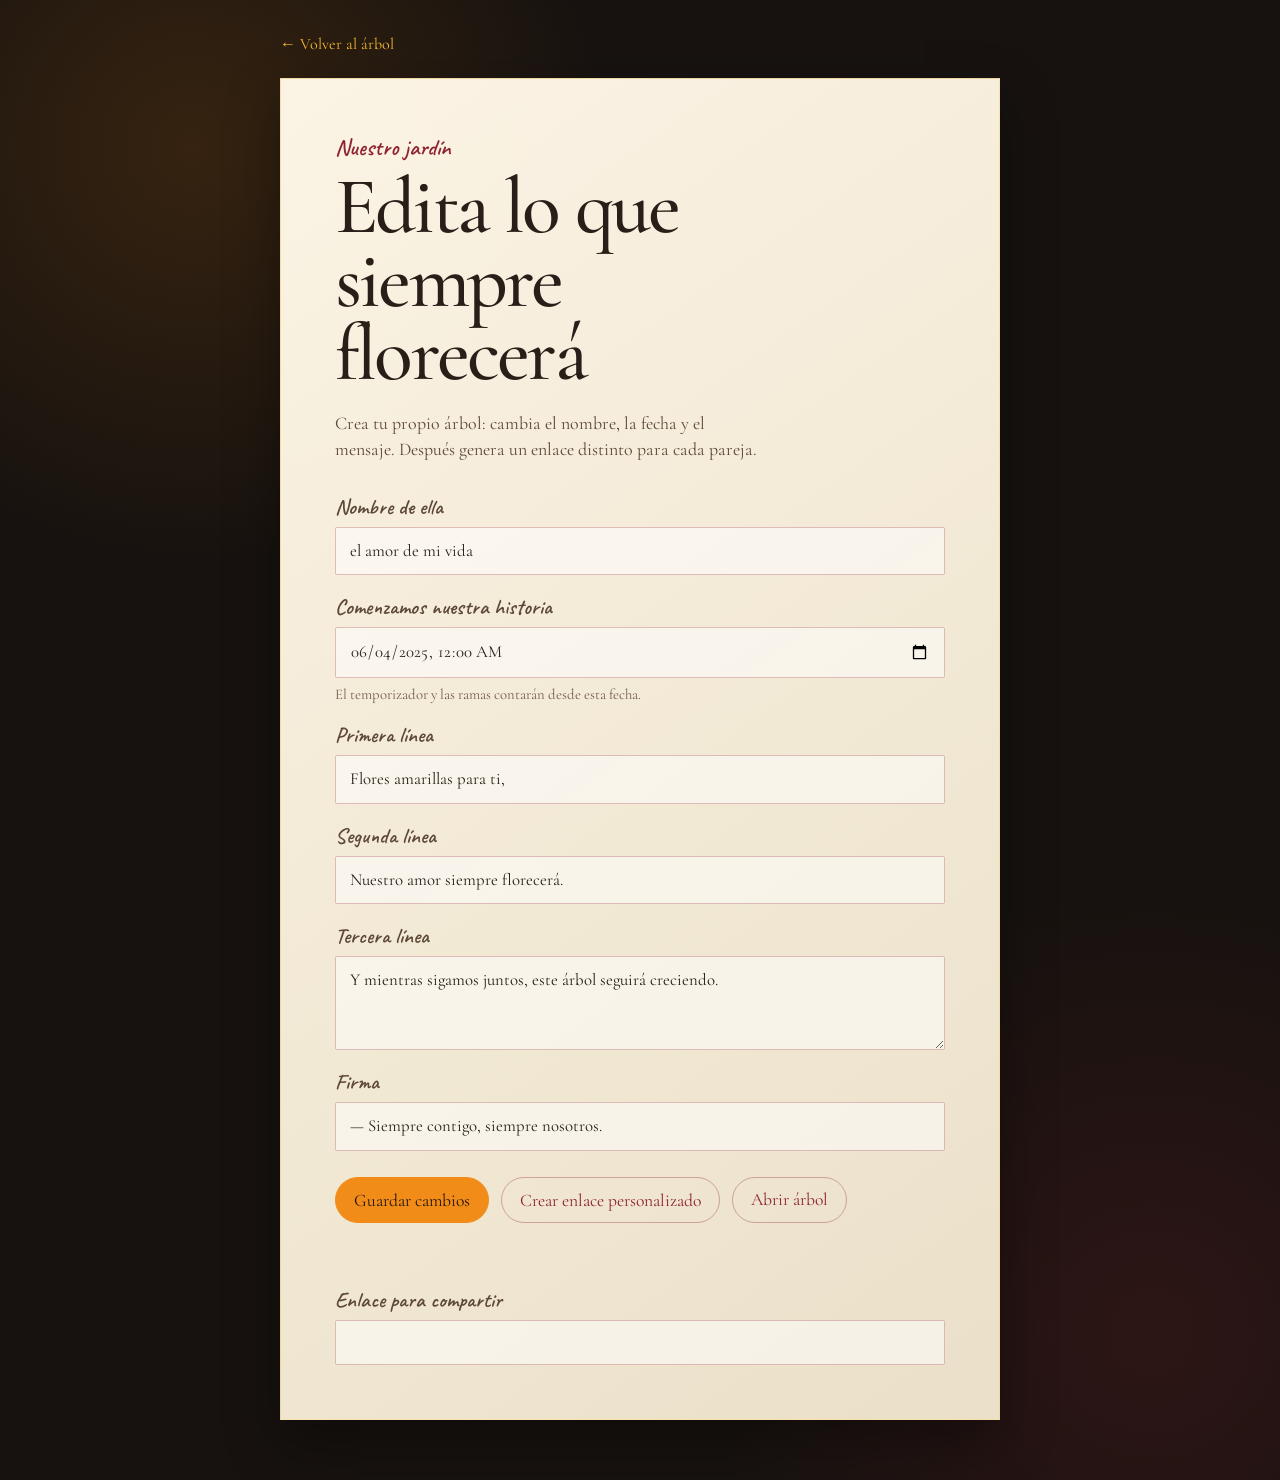
==== edicion/index.html @ 51fc2066 "feat: enlaces personalizados y ramas al tocar" ====
<!doctype html>
<html lang="es">
<head>
    <meta charset="utf-8">
    <meta name="viewport" content="width=device-width, initial-scale=1">
    <title>Editar nuestra historia</title>
    <link rel="stylesheet" href="../assets/css/editor.css">
</head>
<body>
    <main class="editor-shell">
        <a class="back-link" href="../index.html">← Volver al árbol</a>
        <section class="editor-card" aria-labelledby="editor-title">
            <p class="eyebrow">Nuestro jardín</p>
            <h1 id="editor-title">Edita lo que siempre florecerá</h1>
            <p class="intro">Crea tu propio árbol: cambia el nombre, la fecha y el mensaje. Después genera un enlace distinto para cada pareja.</p>

            <form id="editor-form">
                <label><span>Nombre de ella</span><input id="recipient" name="recipient" maxlength="40" autocomplete="off" required></label>
                <label><span>Comenzamos nuestra historia</span><input id="startDate" name="startDate" type="datetime-local" required><small>El temporizador y las ramas contarán desde esta fecha.</small></label>
                <label><span>Primera línea</span><input id="line1" name="line1" maxlength="100" required></label>
                <label><span>Segunda línea</span><input id="line2" name="line2" maxlength="120" required></label>
                <label><span>Tercera línea</span><textarea id="line3" name="line3" maxlength="160" rows="3" required></textarea></label>
                <label><span>Firma</span><input id="signature" name="signature" maxlength="100" required></label>

                <div class="actions">
                    <button class="primary" type="submit">Guardar cambios</button>
                    <button id="share-button" class="secondary" type="button">Crear enlace personalizado</button>
                    <a class="secondary" href="../index.html" target="_blank" rel="noopener">Abrir árbol</a>
                </div>
                <p id="save-status" class="status" role="status" aria-live="polite"></p>
                <label id="share-output" class="share-output" hidden><span>Enlace para compartir</span><input id="share-url" type="text" readonly></label>
            </form>
        </section>
    </main>
    <script src="../assets/js/editor.js"></script>
</body>
</html>
---- assets/css/editor.css ----
@font-face {
    font-family: "Cormorant";
    src: url("../fonts/cormorant-400.woff2") format("woff2");
    font-weight: 300 700;
    font-display: swap;
}

@font-face {
    font-family: "Caveat";
    src: url("../fonts/caveat-600.woff2") format("woff2");
    font-weight: 400 700;
    font-display: swap;
}

:root {
    --obsidiana: #17120f;
    --marfil: #f3e8d0;
    --hueso: #fff8e9;
    --cempasuchil: #f28c18;
    --petalo: #f5b82e;
    --granada: #8f2431;
    --serif: "Cormorant", Georgia, serif;
    --mano: "Caveat", cursive;
}

* { box-sizing: border-box; }

body {
    min-width: 320px;
    min-height: 100vh;
    margin: 0;
    color: var(--marfil);
    background: radial-gradient(circle at 15% 10%, rgba(242, 140, 24, .14), transparent 26rem), radial-gradient(circle at 90% 90%, rgba(143, 36, 49, .18), transparent 28rem), var(--obsidiana);
    font-family: var(--serif);
    -webkit-font-smoothing: antialiased;
}

.editor-shell {
    width: min(100% - 32px, 720px);
    margin: 0 auto;
    padding: 34px 0 60px;
}

.back-link {
    color: var(--petalo);
    font-size: 1rem;
    text-decoration: none;
}

.editor-card {
    margin-top: 24px;
    padding: clamp(24px, 5vw, 54px);
    border: 1px solid rgba(245, 184, 46, .3);
    background: linear-gradient(145deg, rgba(255, 248, 233, .98), rgba(243, 232, 208, .96));
    box-shadow: 0 22px 50px rgba(0, 0, 0, .35);
    color: #2a1e18;
}

.eyebrow {
    margin: 0 0 8px;
    color: var(--granada);
    font-family: var(--mano);
    font-size: 1.45rem;
}

h1 {
    max-width: 12ch;
    margin: 0;
    color: #2a1e18;
    font-size: clamp(2.6rem, 8vw, 5rem);
    font-weight: 500;
    letter-spacing: -.035em;
    line-height: .92;
}

.intro {
    max-width: 48ch;
    margin: 20px 0 30px;
    color: #5d4736;
    font-size: 1.12rem;
    line-height: 1.45;
}

form { display: grid; gap: 18px; }

label { display: grid; gap: 7px; }

label > span {
    color: #5d4736;
    font-family: var(--mano);
    font-size: 1.35rem;
}

input, textarea {
    width: 100%;
    border: 1px solid rgba(143, 36, 49, .28);
    border-radius: 2px;
    padding: 12px 14px;
    color: #2a1e18;
    background: rgba(255, 255, 255, .52);
    font: 1.05rem/1.35 var(--serif);
}

textarea { resize: vertical; }

input:focus-visible, textarea:focus-visible {
    outline: 3px solid rgba(242, 140, 24, .35);
    outline-offset: 2px;
}

small { color: #765d46; font-size: .92rem; }

.actions { display: flex; flex-wrap: wrap; gap: 12px; margin-top: 8px; }

button, .secondary {
    min-height: 46px;
    border-radius: 999px;
    padding: 11px 18px;
    font: 1.1rem var(--serif);
    text-decoration: none;
    cursor: pointer;
}

.primary { border: 1px solid var(--cempasuchil); color: #24170e; background: var(--cempasuchil); }
.secondary { border: 1px solid rgba(143, 36, 49, .35); color: var(--granada); background: transparent; }

.status { min-height: 1.4em; margin: 0; font-size: 1rem; }
.status.success { color: #40513b; }
.status.error { color: var(--granada); }

.share-output { margin-top: 4px; }
.share-output input { color: #765d46; font-size: .88rem; }

@media (max-width: 520px) {
    .editor-shell { width: min(100% - 20px, 720px); padding-top: 20px; }
    .editor-card { padding: 24px 18px 28px; }
    .actions > * { width: 100%; text-align: center; }
}
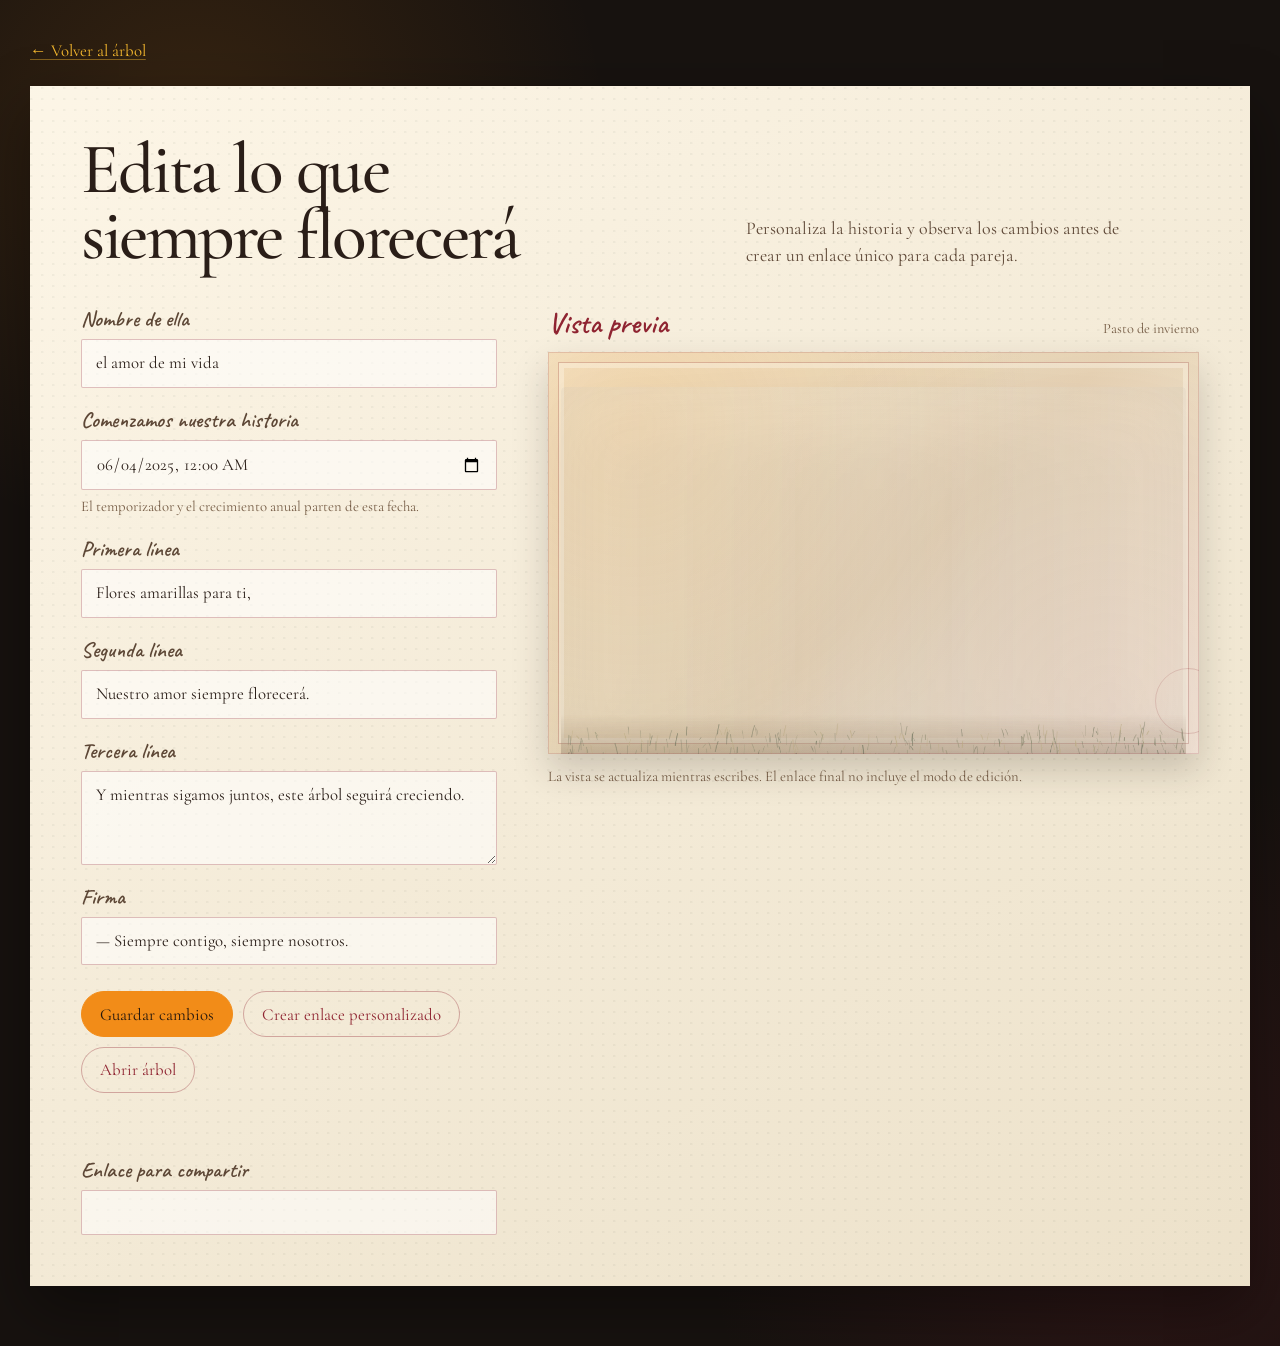
==== commit b5e53a53: "feat: crecimiento anual y editor con vista previa" ====
--- a/edicion/index.html
+++ b/edicion/index.html
@@ -10,26 +10,40 @@
     <main class="editor-shell">
         <a class="back-link" href="../index.html">← Volver al árbol</a>
         <section class="editor-card" aria-labelledby="editor-title">
-            <p class="eyebrow">Nuestro jardín</p>
-            <h1 id="editor-title">Edita lo que siempre florecerá</h1>
-            <p class="intro">Crea tu propio árbol: cambia el nombre, la fecha y el mensaje. Después genera un enlace distinto para cada pareja.</p>
+            <header class="editor-header">
+                <h1 id="editor-title">Edita lo que siempre florecerá</h1>
+                <p class="intro">Personaliza la historia y observa los cambios antes de crear un enlace único para cada pareja.</p>
+            </header>
 
-            <form id="editor-form">
-                <label><span>Nombre de ella</span><input id="recipient" name="recipient" maxlength="40" autocomplete="off" required></label>
-                <label><span>Comenzamos nuestra historia</span><input id="startDate" name="startDate" type="datetime-local" required><small>El temporizador y las ramas contarán desde esta fecha.</small></label>
-                <label><span>Primera línea</span><input id="line1" name="line1" maxlength="100" required></label>
-                <label><span>Segunda línea</span><input id="line2" name="line2" maxlength="120" required></label>
-                <label><span>Tercera línea</span><textarea id="line3" name="line3" maxlength="160" rows="3" required></textarea></label>
-                <label><span>Firma</span><input id="signature" name="signature" maxlength="100" required></label>
+            <div class="editor-workspace">
+                <form id="editor-form">
+                    <label><span>Nombre de ella</span><input id="recipient" name="recipient" maxlength="40" autocomplete="off" required></label>
+                    <label><span>Comenzamos nuestra historia</span><input id="startDate" name="startDate" type="datetime-local" required><small>El temporizador y el crecimiento anual parten de esta fecha.</small></label>
+                    <label><span>Primera línea</span><input id="line1" name="line1" maxlength="100" required></label>
+                    <label><span>Segunda línea</span><input id="line2" name="line2" maxlength="120" required></label>
+                    <label><span>Tercera línea</span><textarea id="line3" name="line3" maxlength="160" rows="3" required></textarea></label>
+                    <label><span>Firma</span><input id="signature" name="signature" maxlength="100" required></label>
 
-                <div class="actions">
-                    <button class="primary" type="submit">Guardar cambios</button>
-                    <button id="share-button" class="secondary" type="button">Crear enlace personalizado</button>
-                    <a class="secondary" href="../index.html" target="_blank" rel="noopener">Abrir árbol</a>
-                </div>
-                <p id="save-status" class="status" role="status" aria-live="polite"></p>
-                <label id="share-output" class="share-output" hidden><span>Enlace para compartir</span><input id="share-url" type="text" readonly></label>
-            </form>
+                    <div class="actions">
+                        <button class="primary" type="submit">Guardar cambios</button>
+                        <button id="share-button" class="secondary" type="button">Crear enlace personalizado</button>
+                        <a class="secondary" href="../index.html" target="_blank" rel="noopener">Abrir árbol</a>
+                    </div>
+                    <p id="save-status" class="status" role="status" aria-live="polite"></p>
+                    <label id="share-output" class="share-output" hidden><span>Enlace para compartir</span><input id="share-url" type="text" readonly></label>
+                </form>
+
+                <aside class="preview-panel" aria-labelledby="preview-title">
+                    <div class="preview-heading">
+                        <h2 id="preview-title">Vista previa</h2>
+                        <span id="preview-season">Temporada actual</span>
+                    </div>
+                    <div class="preview-frame-wrap">
+                        <iframe id="preview-frame" title="Vista previa en vivo del árbol" loading="eager"></iframe>
+                    </div>
+                    <p>La vista se actualiza mientras escribes. El enlace final no incluye el modo de edición.</p>
+                </aside>
+            </div>
         </section>
     </main>
     <script src="../assets/js/editor.js"></script>
--- a/assets/css/editor.css
+++ b/assets/css/editor.css
@@ -14,75 +14,94 @@
 
 :root {
     --obsidiana: #17120f;
+    --tinta: #2a1e18;
     --marfil: #f3e8d0;
     --hueso: #fff8e9;
     --cempasuchil: #f28c18;
     --petalo: #f5b82e;
     --granada: #8f2431;
+    --hoja: #40513b;
     --serif: "Cormorant", Georgia, serif;
     --mano: "Caveat", cursive;
 }
 
 * { box-sizing: border-box; }
+
+html { min-width: 320px; background: var(--obsidiana); }
 
 body {
     min-width: 320px;
     min-height: 100vh;
     margin: 0;
     color: var(--marfil);
-    background: radial-gradient(circle at 15% 10%, rgba(242, 140, 24, .14), transparent 26rem), radial-gradient(circle at 90% 90%, rgba(143, 36, 49, .18), transparent 28rem), var(--obsidiana);
+    background:
+        radial-gradient(circle at 15% 10%, rgba(242, 140, 24, .14), transparent 26rem),
+        radial-gradient(circle at 90% 90%, rgba(143, 36, 49, .18), transparent 28rem),
+        var(--obsidiana);
     font-family: var(--serif);
     -webkit-font-smoothing: antialiased;
 }
 
 .editor-shell {
-    width: min(100% - 32px, 720px);
+    width: min(100% - 32px, 1220px);
     margin: 0 auto;
-    padding: 34px 0 60px;
+    padding: 28px 0 60px;
 }
 
 .back-link {
+    display: inline-flex;
+    min-height: 44px;
+    align-items: center;
     color: var(--petalo);
-    font-size: 1rem;
-    text-decoration: none;
+    font-size: 1.05rem;
+    text-decoration-color: rgba(245, 184, 46, .42);
+    text-underline-offset: .2em;
 }
 
 .editor-card {
-    margin-top: 24px;
-    padding: clamp(24px, 5vw, 54px);
-    border: 1px solid rgba(245, 184, 46, .3);
-    background: linear-gradient(145deg, rgba(255, 248, 233, .98), rgba(243, 232, 208, .96));
-    box-shadow: 0 22px 50px rgba(0, 0, 0, .35);
-    color: #2a1e18;
-}
-
-.eyebrow {
-    margin: 0 0 8px;
-    color: var(--granada);
-    font-family: var(--mano);
-    font-size: 1.45rem;
+    margin-top: 14px;
+    padding: clamp(24px, 4vw, 52px);
+    color: var(--tinta);
+    background:
+        radial-gradient(circle at 12% 18%, rgba(64, 81, 59, .055) 0 1px, transparent 1.5px) 0 0 / 11px 11px,
+        linear-gradient(145deg, rgba(255, 248, 233, .99), rgba(243, 232, 208, .97));
+    box-shadow: 0 24px 58px rgba(0, 0, 0, .38);
+}
+
+.editor-header {
+    display: grid;
+    grid-template-columns: minmax(0, 1.05fr) minmax(18rem, .75fr);
+    gap: 30px;
+    align-items: end;
+    margin-bottom: 36px;
 }
 
 h1 {
-    max-width: 12ch;
-    margin: 0;
-    color: #2a1e18;
-    font-size: clamp(2.6rem, 8vw, 5rem);
+    max-width: 13ch;
+    margin: 0;
+    color: var(--tinta);
+    font-size: clamp(2.55rem, 5.6vw, 5.3rem);
     font-weight: 500;
     letter-spacing: -.035em;
     line-height: .92;
 }
 
 .intro {
-    max-width: 48ch;
-    margin: 20px 0 30px;
+    max-width: 45ch;
+    margin: 0;
     color: #5d4736;
     font-size: 1.12rem;
-    line-height: 1.45;
+    line-height: 1.5;
+}
+
+.editor-workspace {
+    display: grid;
+    grid-template-columns: minmax(290px, .78fr) minmax(420px, 1.22fr);
+    gap: clamp(28px, 4vw, 54px);
+    align-items: start;
 }
 
 form { display: grid; gap: 18px; }
-
 label { display: grid; gap: 7px; }
 
 label > span {
@@ -91,48 +110,128 @@
     font-size: 1.35rem;
 }
 
-input, textarea {
+input,
+textarea {
     width: 100%;
     border: 1px solid rgba(143, 36, 49, .28);
     border-radius: 2px;
     padding: 12px 14px;
-    color: #2a1e18;
-    background: rgba(255, 255, 255, .52);
+    color: var(--tinta);
+    background: rgba(255, 255, 255, .56);
+    caret-color: var(--granada);
     font: 1.05rem/1.35 var(--serif);
 }
 
 textarea { resize: vertical; }
 
-input:focus-visible, textarea:focus-visible {
-    outline: 3px solid rgba(242, 140, 24, .35);
-    outline-offset: 2px;
-}
-
-small { color: #765d46; font-size: .92rem; }
-
-.actions { display: flex; flex-wrap: wrap; gap: 12px; margin-top: 8px; }
-
-button, .secondary {
+input:focus-visible,
+textarea:focus-visible,
+button:focus-visible,
+.secondary:focus-visible,
+.back-link:focus-visible {
+    outline: 3px solid rgba(242, 140, 24, .42);
+    outline-offset: 3px;
+}
+
+small { color: #765d46; font-size: .92rem; line-height: 1.35; }
+.actions { display: flex; flex-wrap: wrap; gap: 10px; margin-top: 8px; }
+
+button,
+.secondary {
     min-height: 46px;
     border-radius: 999px;
     padding: 11px 18px;
-    font: 1.1rem var(--serif);
+    font: 1.05rem var(--serif);
+    text-align: center;
     text-decoration: none;
     cursor: pointer;
 }
 
 .primary { border: 1px solid var(--cempasuchil); color: #24170e; background: var(--cempasuchil); }
 .secondary { border: 1px solid rgba(143, 36, 49, .35); color: var(--granada); background: transparent; }
+.primary:hover { background: var(--petalo); }
+.secondary:hover { border-color: var(--granada); background: rgba(143, 36, 49, .05); }
 
 .status { min-height: 1.4em; margin: 0; font-size: 1rem; }
-.status.success { color: #40513b; }
+.status.success { color: var(--hoja); }
 .status.error { color: var(--granada); }
-
 .share-output { margin-top: 4px; }
 .share-output input { color: #765d46; font-size: .88rem; }
 
+.preview-panel {
+    position: sticky;
+    top: 24px;
+    min-width: 0;
+}
+
+.preview-heading {
+    display: flex;
+    align-items: baseline;
+    justify-content: space-between;
+    gap: 16px;
+    margin-bottom: 10px;
+}
+
+.preview-heading h2 {
+    margin: 0;
+    color: var(--granada);
+    font-family: var(--mano);
+    font-size: 1.85rem;
+    font-weight: 600;
+}
+
+.preview-heading span { color: #765d46; font-size: .9rem; }
+
+.preview-frame-wrap {
+    position: relative;
+    aspect-ratio: 1100 / 680;
+    overflow: hidden;
+    background: #ead8b9;
+    box-shadow: 0 16px 34px rgba(42, 30, 24, .2);
+}
+
+.preview-frame-wrap::after {
+    position: absolute;
+    inset: 0;
+    content: "";
+    box-shadow: inset 0 0 0 1px rgba(143, 36, 49, .16);
+    pointer-events: none;
+}
+
+#preview-frame {
+    display: block;
+    width: 100%;
+    height: 100%;
+    border: 0;
+    background: #ead8b9;
+}
+
+.preview-panel > p {
+    margin: 12px 0 0;
+    color: #765d46;
+    font-size: .92rem;
+    line-height: 1.4;
+}
+
+::selection { color: var(--obsidiana); background: var(--cempasuchil); }
+
+@media (max-width: 900px) {
+    .editor-header { grid-template-columns: 1fr; gap: 18px; }
+    .editor-workspace { grid-template-columns: 1fr; }
+    .preview-panel { position: static; order: -1; }
+}
+
 @media (max-width: 520px) {
-    .editor-shell { width: min(100% - 20px, 720px); padding-top: 20px; }
+    .editor-shell { width: min(100% - 20px, 1220px); padding-top: 14px; }
     .editor-card { padding: 24px 18px 28px; }
-    .actions > * { width: 100%; text-align: center; }
-}
+    .editor-header { margin-bottom: 26px; }
+    .preview-heading { align-items: flex-start; flex-direction: column; gap: 2px; }
+    .actions > * { width: 100%; }
+}
+
+@media (prefers-reduced-motion: reduce) {
+    *, *::before, *::after {
+        scroll-behavior: auto !important;
+        transition-duration: .01ms !important;
+    }
+}
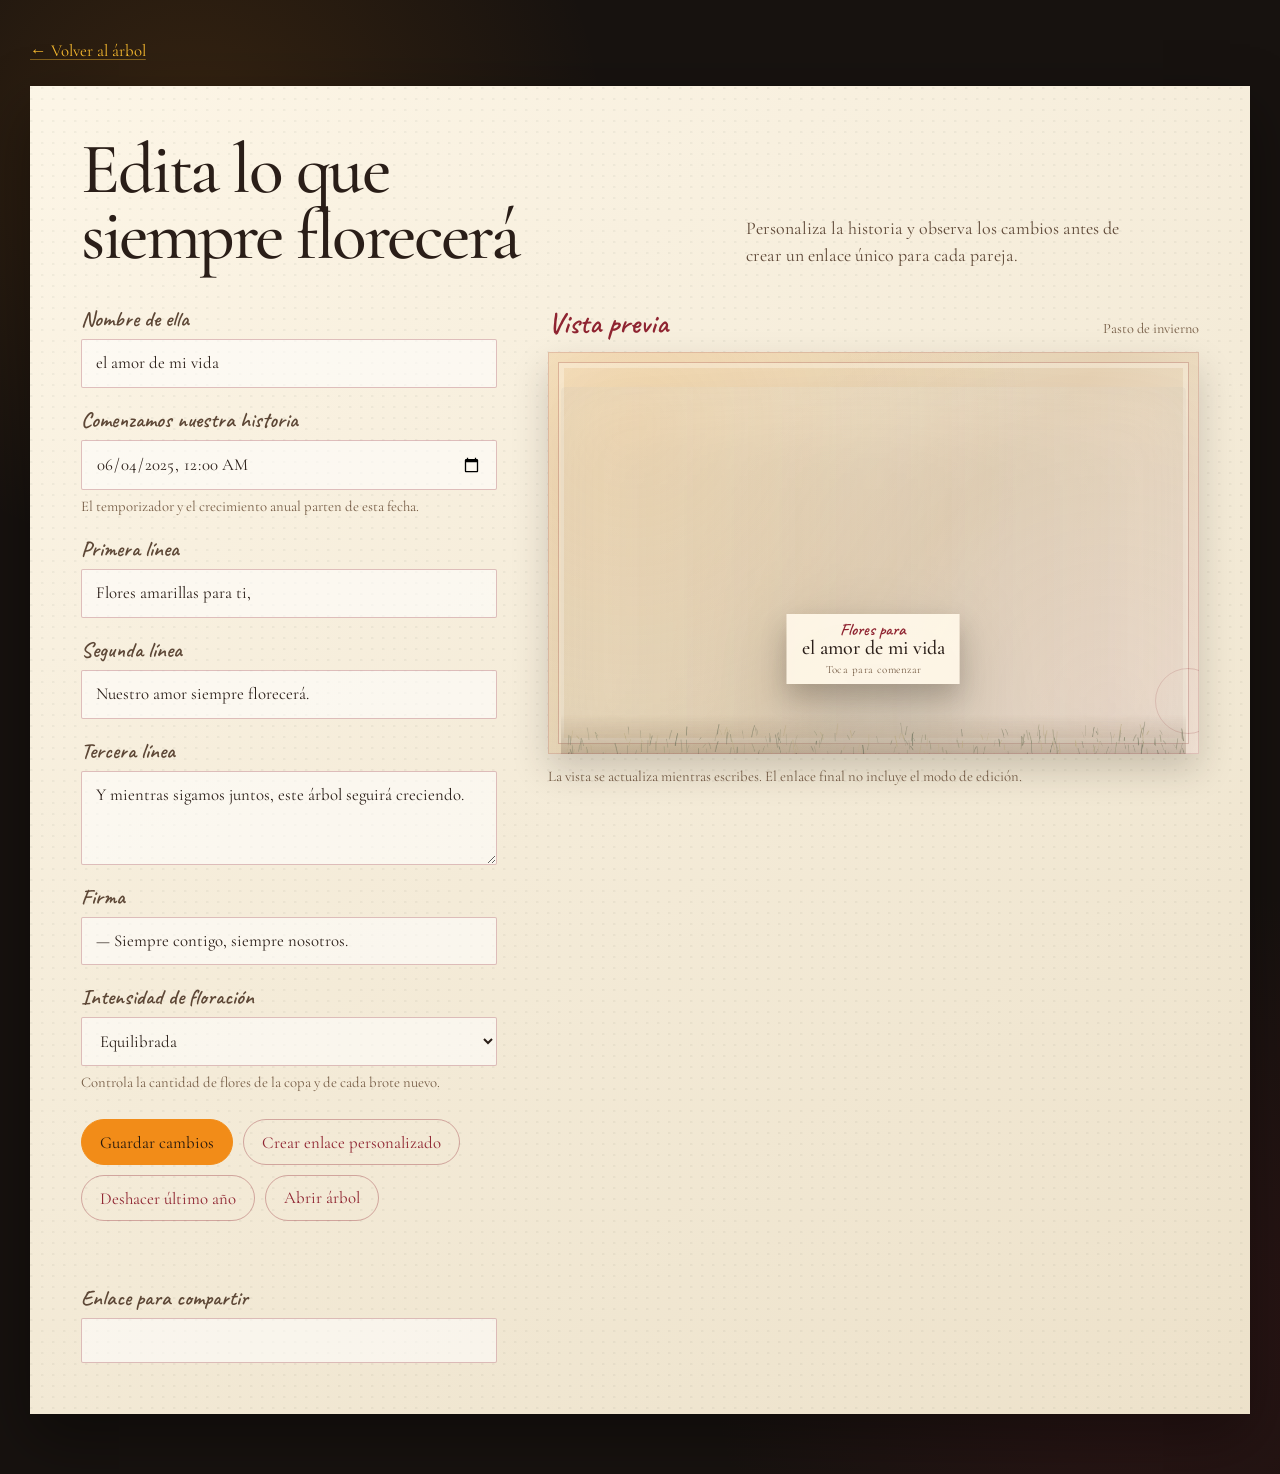
==== commit 0f9b7c38: "feat: controlar floracion y deshacer años" ====
--- a/edicion/index.html
+++ b/edicion/index.html
@@ -23,10 +23,20 @@
                     <label><span>Segunda línea</span><input id="line2" name="line2" maxlength="120" required></label>
                     <label><span>Tercera línea</span><textarea id="line3" name="line3" maxlength="160" rows="3" required></textarea></label>
                     <label><span>Firma</span><input id="signature" name="signature" maxlength="100" required></label>
+                    <label>
+                        <span>Intensidad de floración</span>
+                        <select id="flowerIntensity" name="flowerIntensity">
+                            <option value="suave">Suave y delicada</option>
+                            <option value="equilibrada">Equilibrada</option>
+                            <option value="abundante">Abundante</option>
+                        </select>
+                        <small>Controla la cantidad de flores de la copa y de cada brote nuevo.</small>
+                    </label>
 
                     <div class="actions">
                         <button class="primary" type="submit">Guardar cambios</button>
                         <button id="share-button" class="secondary" type="button">Crear enlace personalizado</button>
+                        <button id="undo-year" class="secondary" type="button">Deshacer último año</button>
                         <a class="secondary" href="../index.html" target="_blank" rel="noopener">Abrir árbol</a>
                     </div>
                     <p id="save-status" class="status" role="status" aria-live="polite"></p>
--- a/assets/css/editor.css
+++ b/assets/css/editor.css
@@ -111,6 +111,7 @@
 }
 
 input,
+select,
 textarea {
     width: 100%;
     border: 1px solid rgba(143, 36, 49, .28);
@@ -125,6 +126,7 @@
 textarea { resize: vertical; }
 
 input:focus-visible,
+select:focus-visible,
 textarea:focus-visible,
 button:focus-visible,
 .secondary:focus-visible,
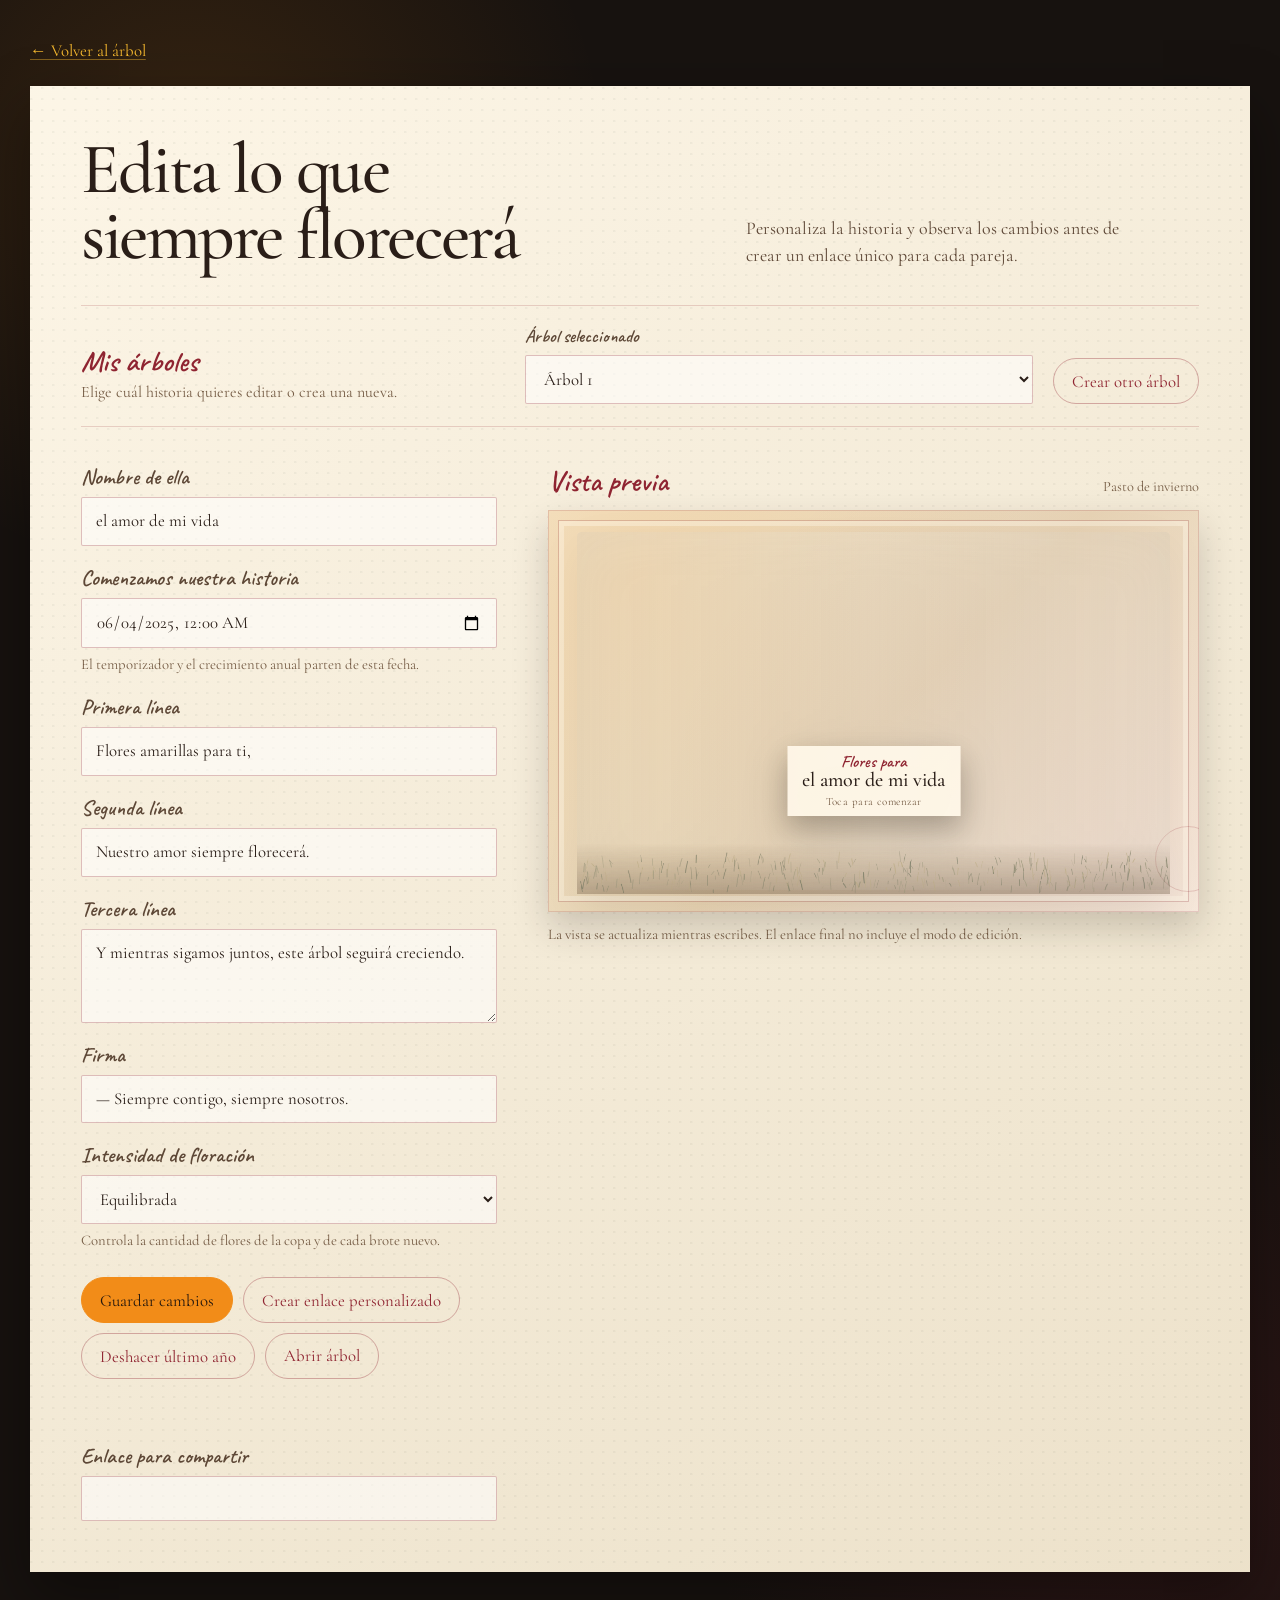
==== commit ca74ac40: "feat: administrar multiples arboles personalizados" ====
--- a/edicion/index.html
+++ b/edicion/index.html
@@ -14,6 +14,18 @@
                 <h1 id="editor-title">Edita lo que siempre florecerá</h1>
                 <p class="intro">Personaliza la historia y observa los cambios antes de crear un enlace único para cada pareja.</p>
             </header>
+
+            <section class="tree-library" aria-labelledby="tree-library-title">
+                <div>
+                    <h2 id="tree-library-title">Mis árboles</h2>
+                    <p>Elige cuál historia quieres editar o crea una nueva.</p>
+                </div>
+                <label class="tree-picker">
+                    <span>Árbol seleccionado</span>
+                    <select id="tree-selector" aria-label="Árbol seleccionado"></select>
+                </label>
+                <button id="new-tree" class="secondary" type="button">Crear otro árbol</button>
+            </section>
 
             <div class="editor-workspace">
                 <form id="editor-form">
--- a/assets/css/editor.css
+++ b/assets/css/editor.css
@@ -94,6 +94,29 @@
     line-height: 1.5;
 }
 
+.tree-library {
+    display: grid;
+    grid-template-columns: minmax(180px, 1fr) minmax(240px, 1.2fr) auto;
+    gap: 20px;
+    align-items: end;
+    margin: 0 0 36px;
+    padding: 18px 0 22px;
+    border-top: 1px solid rgba(143, 36, 49, .18);
+    border-bottom: 1px solid rgba(143, 36, 49, .18);
+}
+
+.tree-library h2 {
+    margin: 0;
+    color: var(--granada);
+    font-family: var(--mano);
+    font-size: 1.85rem;
+    font-weight: 600;
+}
+
+.tree-library p { margin: 2px 0 0; color: #765d46; line-height: 1.35; }
+.tree-picker span { font-size: 1.15rem; }
+.tree-library button { white-space: nowrap; }
+
 .editor-workspace {
     display: grid;
     grid-template-columns: minmax(290px, .78fr) minmax(420px, 1.22fr);
@@ -219,6 +242,8 @@
 
 @media (max-width: 900px) {
     .editor-header { grid-template-columns: 1fr; gap: 18px; }
+    .tree-library { grid-template-columns: 1fr 1fr; }
+    .tree-library > div { grid-column: 1 / -1; }
     .editor-workspace { grid-template-columns: 1fr; }
     .preview-panel { position: static; order: -1; }
 }
@@ -227,6 +252,9 @@
     .editor-shell { width: min(100% - 20px, 1220px); padding-top: 14px; }
     .editor-card { padding: 24px 18px 28px; }
     .editor-header { margin-bottom: 26px; }
+    .tree-library { grid-template-columns: 1fr; gap: 14px; margin-bottom: 26px; }
+    .tree-library > div { grid-column: auto; }
+    .tree-library button { width: 100%; }
     .preview-heading { align-items: flex-start; flex-direction: column; gap: 2px; }
     .actions > * { width: 100%; }
 }
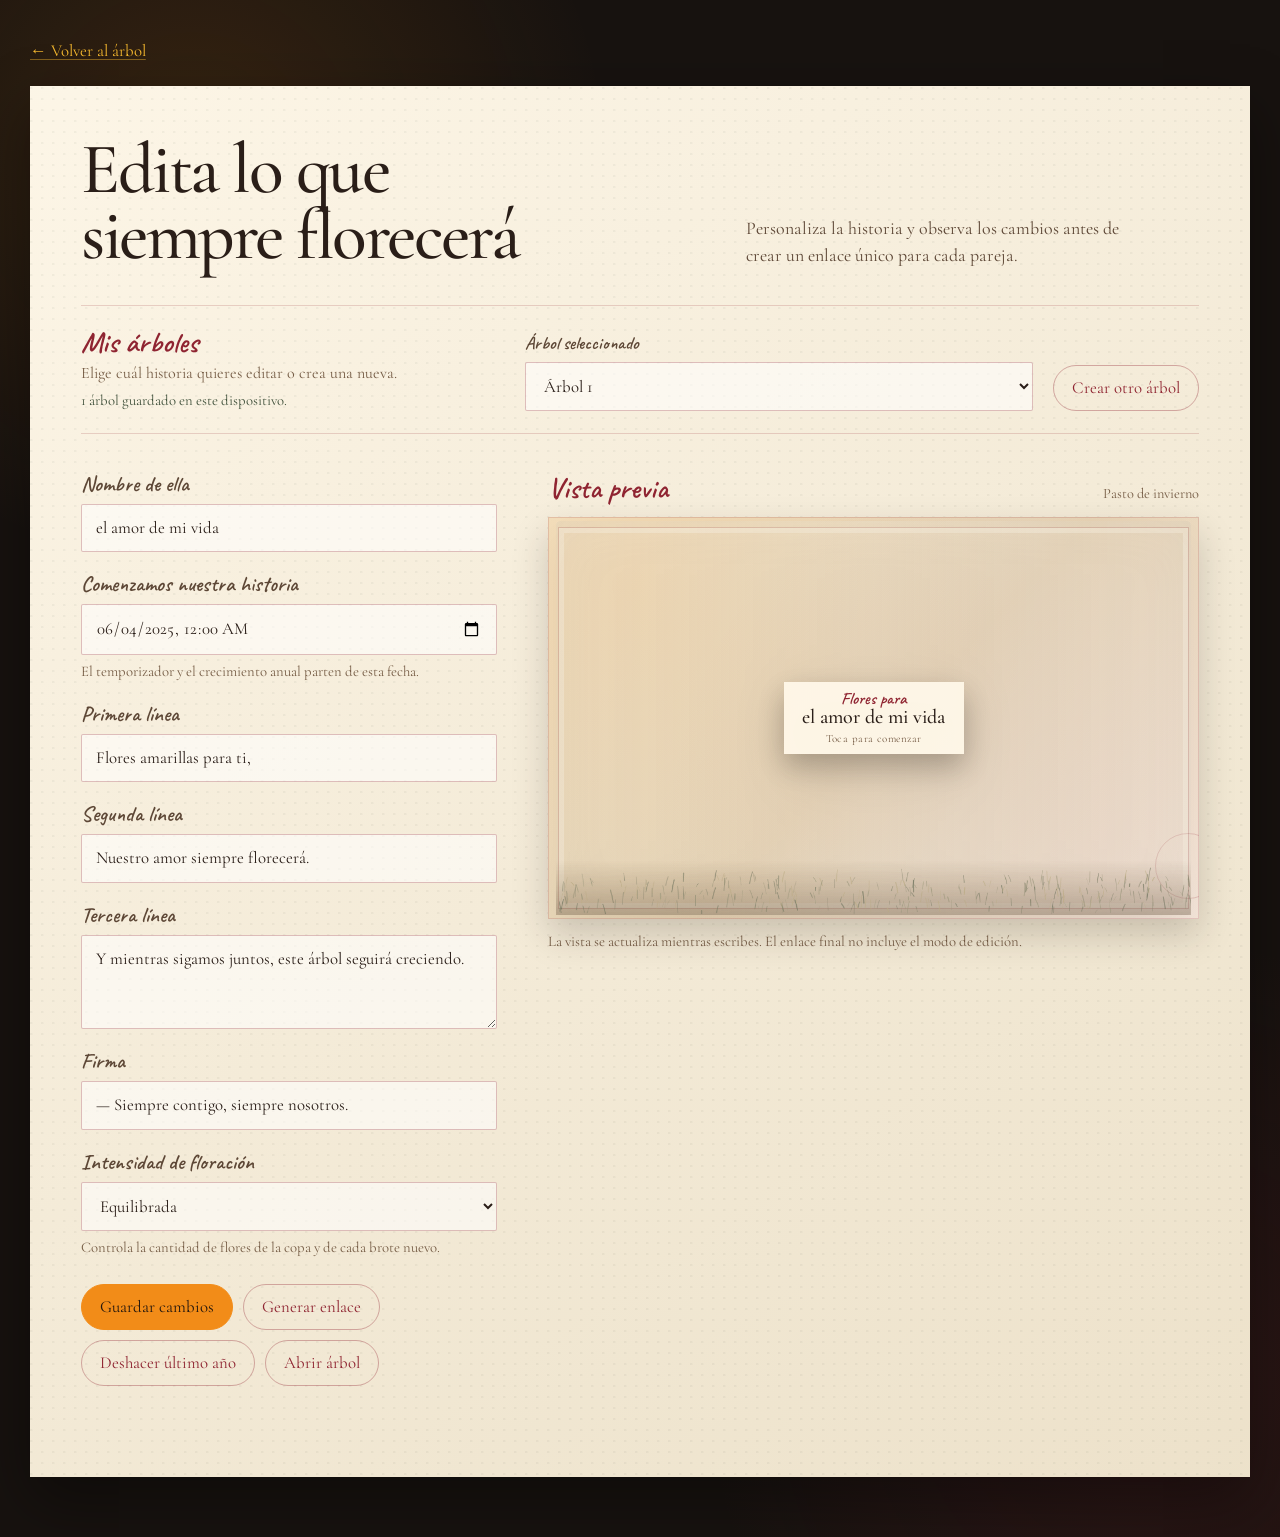
==== commit 3caa14a1: "fix: compartir enlaces desde navegadores moviles" ====
--- a/edicion/index.html
+++ b/edicion/index.html
@@ -19,6 +19,7 @@
                 <div>
                     <h2 id="tree-library-title">Mis árboles</h2>
                     <p>Elige cuál historia quieres editar o crea una nueva.</p>
+                    <small id="library-status" class="library-status"></small>
                 </div>
                 <label class="tree-picker">
                     <span>Árbol seleccionado</span>
@@ -47,12 +48,20 @@
 
                     <div class="actions">
                         <button class="primary" type="submit">Guardar cambios</button>
-                        <button id="share-button" class="secondary" type="button">Crear enlace personalizado</button>
+                        <button id="share-button" class="secondary" type="button">Generar enlace</button>
                         <button id="undo-year" class="secondary" type="button">Deshacer último año</button>
                         <a class="secondary" href="../index.html" target="_blank" rel="noopener">Abrir árbol</a>
                     </div>
                     <p id="save-status" class="status" role="status" aria-live="polite"></p>
-                    <label id="share-output" class="share-output" hidden><span>Enlace para compartir</span><input id="share-url" type="text" readonly></label>
+                    <section id="share-output" class="share-output" aria-labelledby="share-title" hidden>
+                        <label for="share-url"><span id="share-title">Enlace listo para compartir</span></label>
+                        <input id="share-url" type="text" readonly placeholder="Aquí aparecerá el enlace de este árbol">
+                        <small>No tienes que escribir nada aquí. Ejemplo: <code>https://tu-sitio.vercel.app/?nombre=Berenice...</code></small>
+                        <div class="share-actions">
+                            <button id="copy-link" class="primary" type="button">Copiar enlace</button>
+                            <button id="native-share" class="secondary" type="button">Compartir</button>
+                        </div>
+                    </section>
                 </form>
 
                 <aside class="preview-panel" aria-labelledby="preview-title">
--- a/assets/css/editor.css
+++ b/assets/css/editor.css
@@ -114,6 +114,7 @@
 }
 
 .tree-library p { margin: 2px 0 0; color: #765d46; line-height: 1.35; }
+.library-status { display: block; margin-top: 6px; color: var(--hoja); }
 .tree-picker span { font-size: 1.15rem; }
 .tree-library button { white-space: nowrap; }
 
@@ -180,8 +181,17 @@
 .status { min-height: 1.4em; margin: 0; font-size: 1rem; }
 .status.success { color: var(--hoja); }
 .status.error { color: var(--granada); }
-.share-output { margin-top: 4px; }
-.share-output input { color: #765d46; font-size: .88rem; }
+.share-output {
+    display: grid;
+    gap: 9px;
+    margin-top: 4px;
+    padding: 16px;
+    background: rgba(242, 140, 24, .08);
+}
+.share-output[hidden] { display: none; }
+.share-output input { color: #5d4736; font-size: .9rem; }
+.share-output code { overflow-wrap: anywhere; color: var(--granada); font: inherit; }
+.share-actions { display: flex; flex-wrap: wrap; gap: 10px; }
 
 .preview-panel {
     position: sticky;
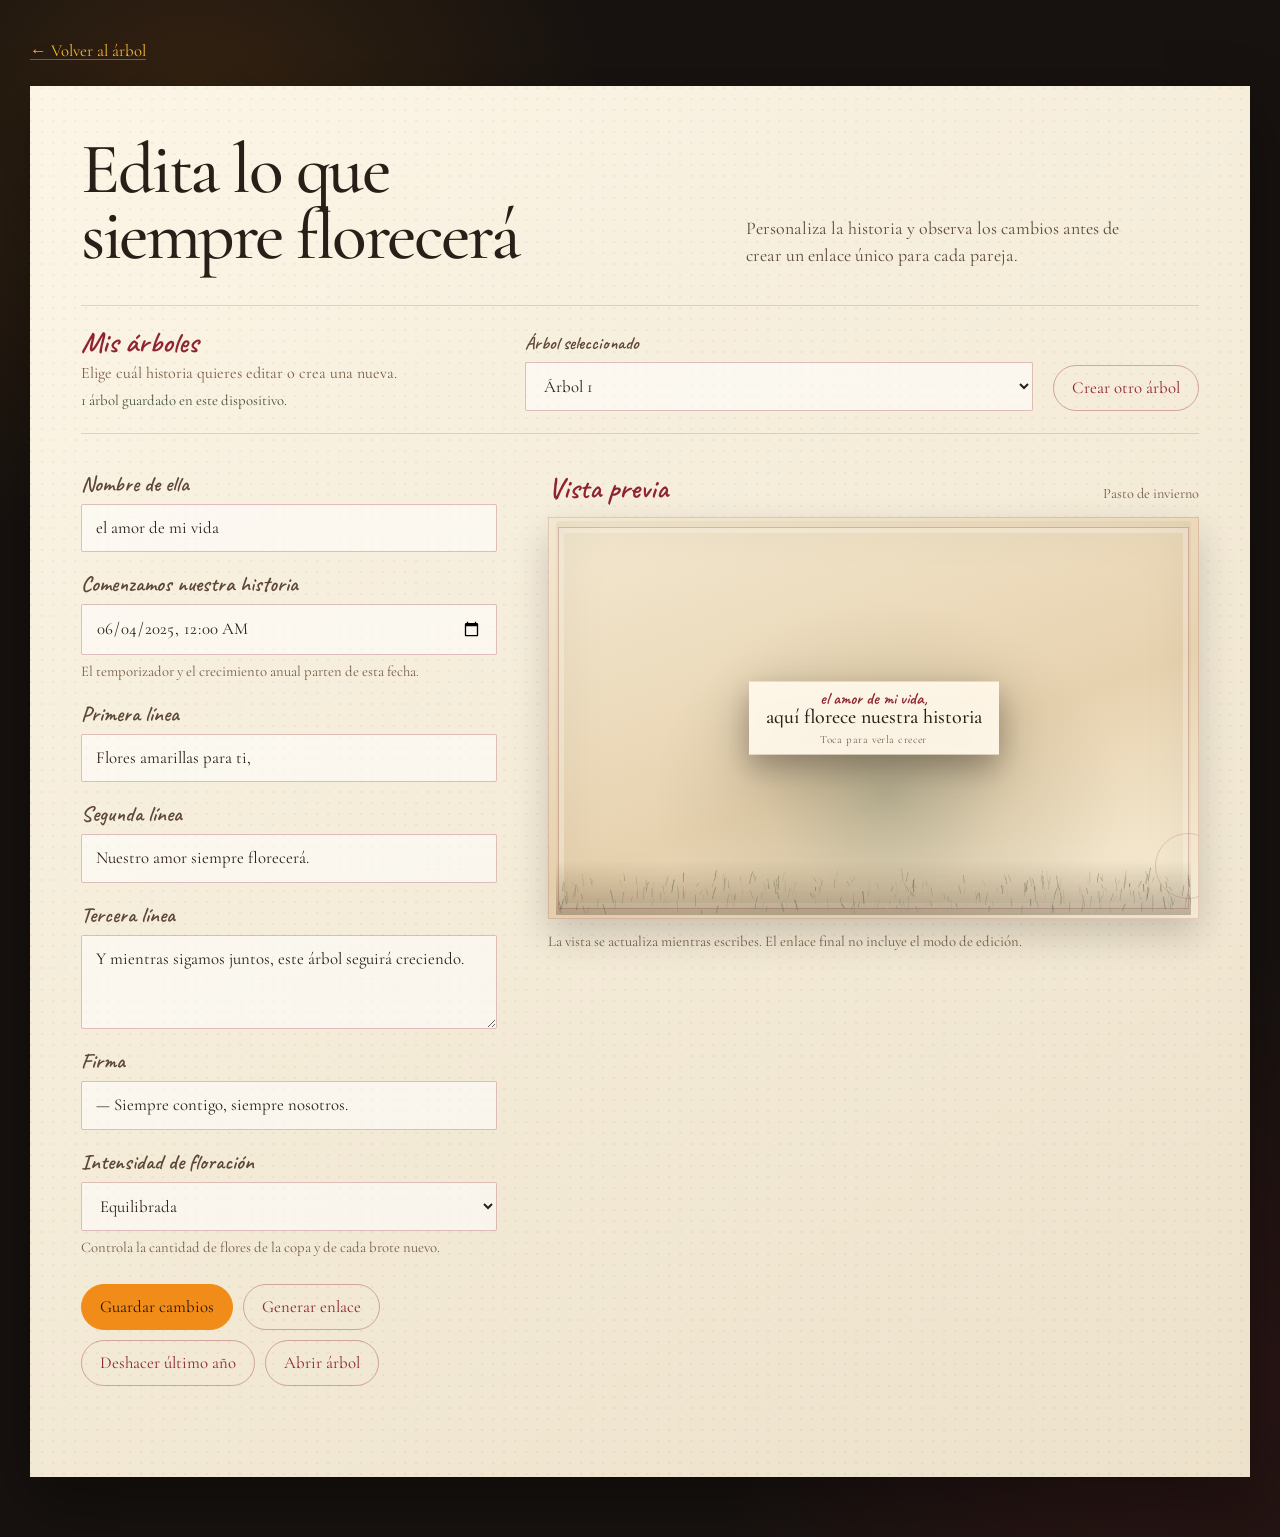
==== commit e15cdc05: "feat: generar enlaces personalizados compactos" ====
--- a/edicion/index.html
+++ b/edicion/index.html
@@ -56,7 +56,7 @@
                     <section id="share-output" class="share-output" aria-labelledby="share-title" hidden>
                         <label for="share-url"><span id="share-title">Enlace listo para compartir</span></label>
                         <input id="share-url" type="text" readonly placeholder="Aquí aparecerá el enlace de este árbol">
-                        <small>No tienes que escribir nada aquí. Ejemplo: <code>https://tu-sitio.vercel.app/?nombre=Berenice...</code></small>
+                        <small>No tienes que escribir nada aquí. Ejemplo: <code>https://tu-sitio.vercel.app/?v=2&amp;n=Berenice</code></small>
                         <div class="share-actions">
                             <button id="copy-link" class="primary" type="button">Copiar enlace</button>
                             <button id="native-share" class="secondary" type="button">Compartir</button>
